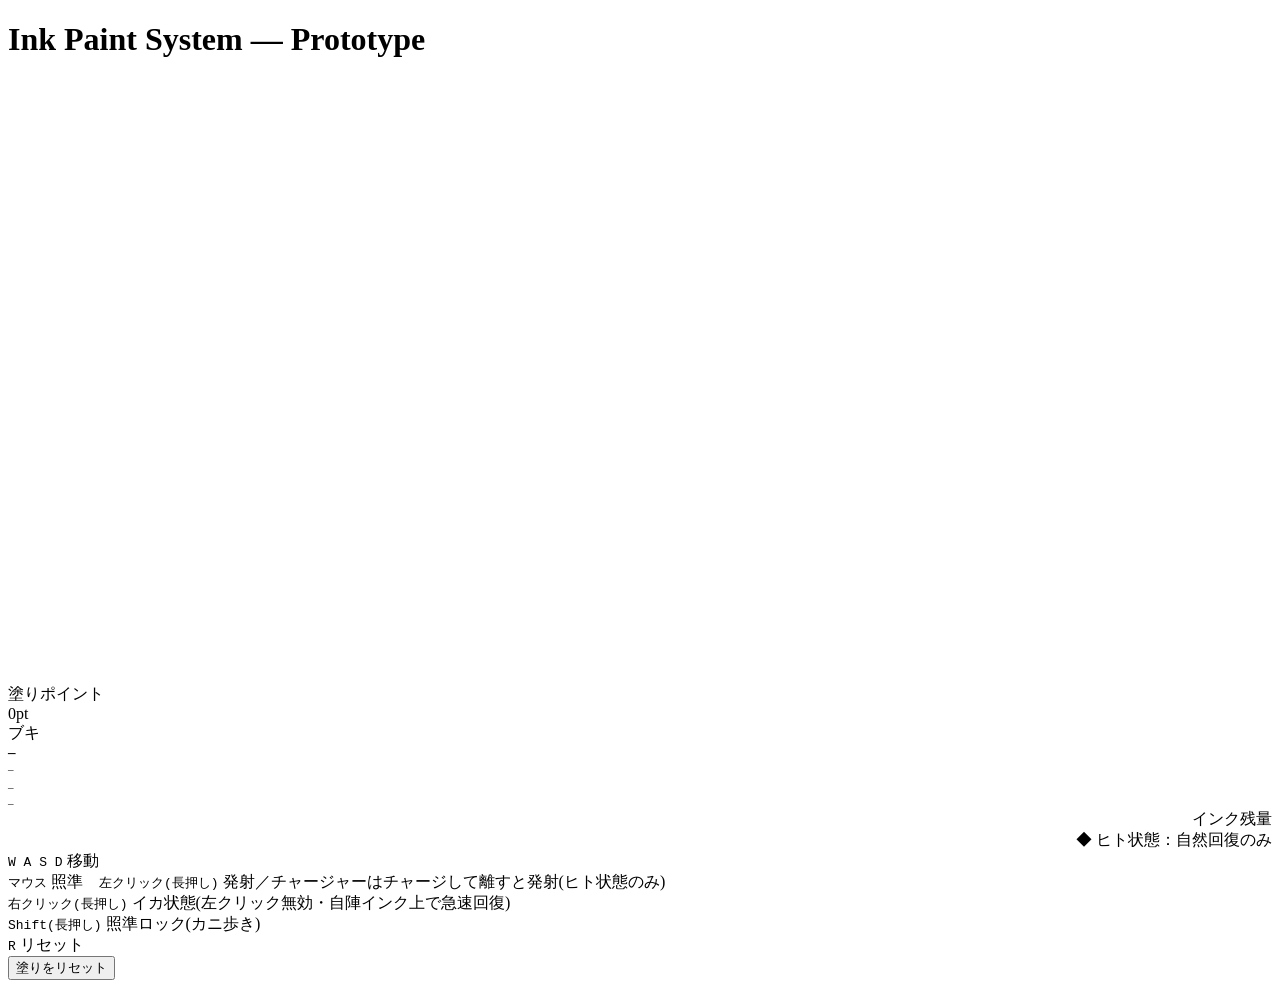
==== ink-paint-prototype/index.html @ df544d9f "Create index.html" ====
<!DOCTYPE html>
<html lang="ja">
<head>
<meta charset="UTF-8">
<title>インク・ペイントシステム プロトタイプ</title>
<link rel="stylesheet" href="css/style.css">
</head>
<body>
<div id="app">
  <h1>Ink <span>Paint</span> System — Prototype</h1>
  <div id="stage-wrap">
    <canvas id="stage" width="1000" height="600"></canvas>
    <div id="hud">
      <div class="card">
        <div id="coverage-label">塗りポイント</div>
        <div id="coverage-value">0pt</div>
      </div>
      <div class="card" id="weapon-card">
        <div id="coverage-label">ブキ</div>
        <div id="weapon-name" style="font-weight:700; font-size:15px;">–</div>
        <div id="weapon-stats" style="font-size:11px; color:var(--muted); margin-top:2px;">–</div>
        <div id="dummy-status" style="font-size:11px; margin-top:6px; color:var(--accent);">–</div>
        <div id="hit-probability" style="font-size:11px; margin-top:4px; color:var(--accent);">–</div>
        <div id="charge-wrap" style="display:none; margin-top:6px;">
          <div id="coverage-label">チャージ</div>
          <div id="charge-gauge-outer" style="width:140px; height:8px; border-radius:4px; background:#0b0c10; overflow:hidden; margin-top:4px; border:1px solid #33384a;">
            <div id="charge-gauge-inner" style="height:100%; width:0%; background: linear-gradient(90deg, var(--accent), #fff); transition: width .05s linear;"></div>
          </div>
        </div>
      </div>
      <div class="card" style="text-align:right">
        <div id="coverage-label">インク残量</div>
        <div id="ink-gauge-outer"><div id="ink-gauge-inner"></div><div id="ink-predict-band"></div></div>
        <div id="swim-badge">◆ ヒト状態：自然回復のみ</div>
      </div>
    </div>
  </div>
  <div id="footer">
    <div><kbd>W A S D</kbd> 移動</div>
    <div><kbd>マウス</kbd> 照準　<kbd>左クリック(長押し)</kbd> 発射／チャージャーはチャージして離すと発射(ヒト状態のみ)</div>
    <div><kbd>右クリック(長押し)</kbd> イカ状態(左クリック無効・自陣インク上で急速回復)</div>
    <div><kbd>Shift(長押し)</kbd> 照準ロック(カニ歩き)</div>
    <div><kbd>R</kbd> リセット</div>
    <button id="reset-btn">塗りをリセット</button>
    <div id="weapon-switch"></div>
  </div>
</div>

<script type="module" src="js/main.js"></script>
</body>
</html>
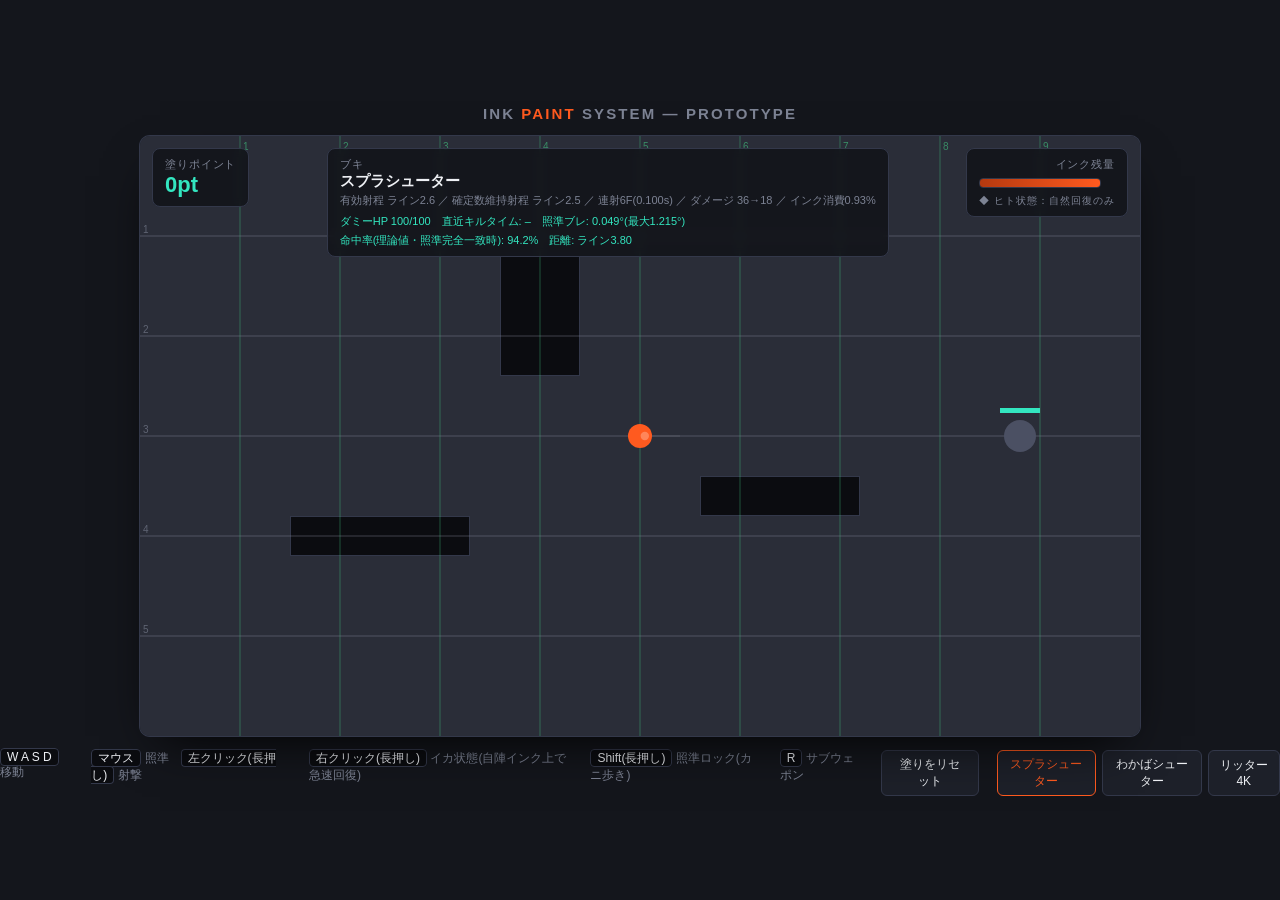
==== commit ec035480: "Update index.html" ====
--- a/ink-paint-prototype/index.html
+++ b/ink-paint-prototype/index.html
@@ -37,10 +37,10 @@
   </div>
   <div id="footer">
     <div><kbd>W A S D</kbd> 移動</div>
-    <div><kbd>マウス</kbd> 照準　<kbd>左クリック(長押し)</kbd> 発射／チャージャーはチャージして離すと発射(ヒト状態のみ)</div>
-    <div><kbd>右クリック(長押し)</kbd> イカ状態(左クリック無効・自陣インク上で急速回復)</div>
+    <div><kbd>マウス</kbd> 照準　<kbd>左クリック(長押し)</kbd> 射撃</div>
+    <div><kbd>右クリック(長押し)</kbd> イカ状態(自陣インク上で急速回復)</div>
     <div><kbd>Shift(長押し)</kbd> 照準ロック(カニ歩き)</div>
-    <div><kbd>R</kbd> リセット</div>
+    <div><kbd>R</kbd> サブウェポン</div>
     <button id="reset-btn">塗りをリセット</button>
     <div id="weapon-switch"></div>
   </div>
--- a/ink-paint-prototype/css/style.css
+++ b/ink-paint-prototype/css/style.css
@@ -0,0 +1,78 @@
+:root{
+  --bg: #14161c;
+  --panel: #1d2029;
+  --ink: #ff5a1f;      /* プレイヤー陣営のインク色（スプラトゥーンのオレンジを意識） */
+  --ink-dark: #b5390f;
+  --floor: #2a2d38;
+  --wall: #0b0c10;
+  --text: #eef0f4;
+  --muted: #7d8394;
+  --accent: #33e6c0;
+}
+html,body{
+  margin:0; height:100%;
+  background: var(--bg);
+  color: var(--text);
+  font-family: "Helvetica Neue", "Hiragino Sans", "Yu Gothic", sans-serif;
+  display:flex; align-items:center; justify-content:center;
+  overflow:hidden;
+}
+#app{ display:flex; flex-direction:column; gap:14px; align-items:center; }
+h1{
+  font-size:15px; letter-spacing:.14em; text-transform:uppercase;
+  color: var(--muted); font-weight:600; margin:0;
+}
+h1 span{ color: var(--ink); }
+#stage-wrap{
+  position:relative; border-radius:10px; overflow:hidden;
+  box-shadow: 0 0 0 1px #33384a, 0 20px 50px -20px #000;
+}
+canvas{ display:block; background: var(--floor); }
+#hud{
+  position:absolute; top:12px; left:12px; right:12px;
+  display:flex; justify-content:space-between; align-items:flex-start;
+  pointer-events:none; font-variant-numeric: tabular-nums;
+}
+.card{
+  background: rgba(13,14,18,.72); backdrop-filter: blur(4px);
+  border: 1px solid #33384a; border-radius:8px; padding:8px 12px;
+}
+#coverage-label{ font-size:11px; color: var(--muted); letter-spacing:.08em; }
+#coverage-value{ font-size:22px; font-weight:700; color: var(--accent); }
+#ink-gauge-outer{
+  width:120px; height:8px; border-radius:4px; background:#0b0c10;
+  overflow:hidden; margin-top:6px; border:1px solid #33384a;
+  position:relative;
+}
+#ink-gauge-inner{
+  height:100%; width:100%; background: linear-gradient(90deg, var(--ink-dark), var(--ink));
+  transition: width .08s linear;
+}
+#ink-predict-band{
+  position:absolute; top:0; left:0; height:100%; width:0;
+  background: rgba(255,255,255,0.85);
+  transition: left .08s linear, width .08s linear, opacity .12s linear;
+  opacity:0;
+  pointer-events:none;
+}
+#swim-badge{
+  font-size:10px; letter-spacing:.1em; text-transform:uppercase;
+  color: var(--muted); margin-top:6px; transition:color .15s;
+}
+#swim-badge.active{ color: var(--accent); }
+#footer{
+  display:flex; gap:18px; font-size:12px; color: var(--muted);
+}
+#footer b{ color: var(--text); }
+kbd{
+  background:#0b0c10; border:1px solid #33384a; border-radius:4px;
+  padding:1px 6px; font-family: inherit; color:var(--text);
+}
+button{
+  background: var(--panel); color: var(--text); border:1px solid #33384a;
+  border-radius:6px; padding:5px 12px; font-size:12px; cursor:pointer;
+}
+button:hover{ border-color: var(--ink); }
+#weapon-switch{ display:flex; gap:6px; }
+#weapon-switch button{ padding:4px 10px; }
+#weapon-switch button.active{ border-color: var(--ink); color: var(--ink); }
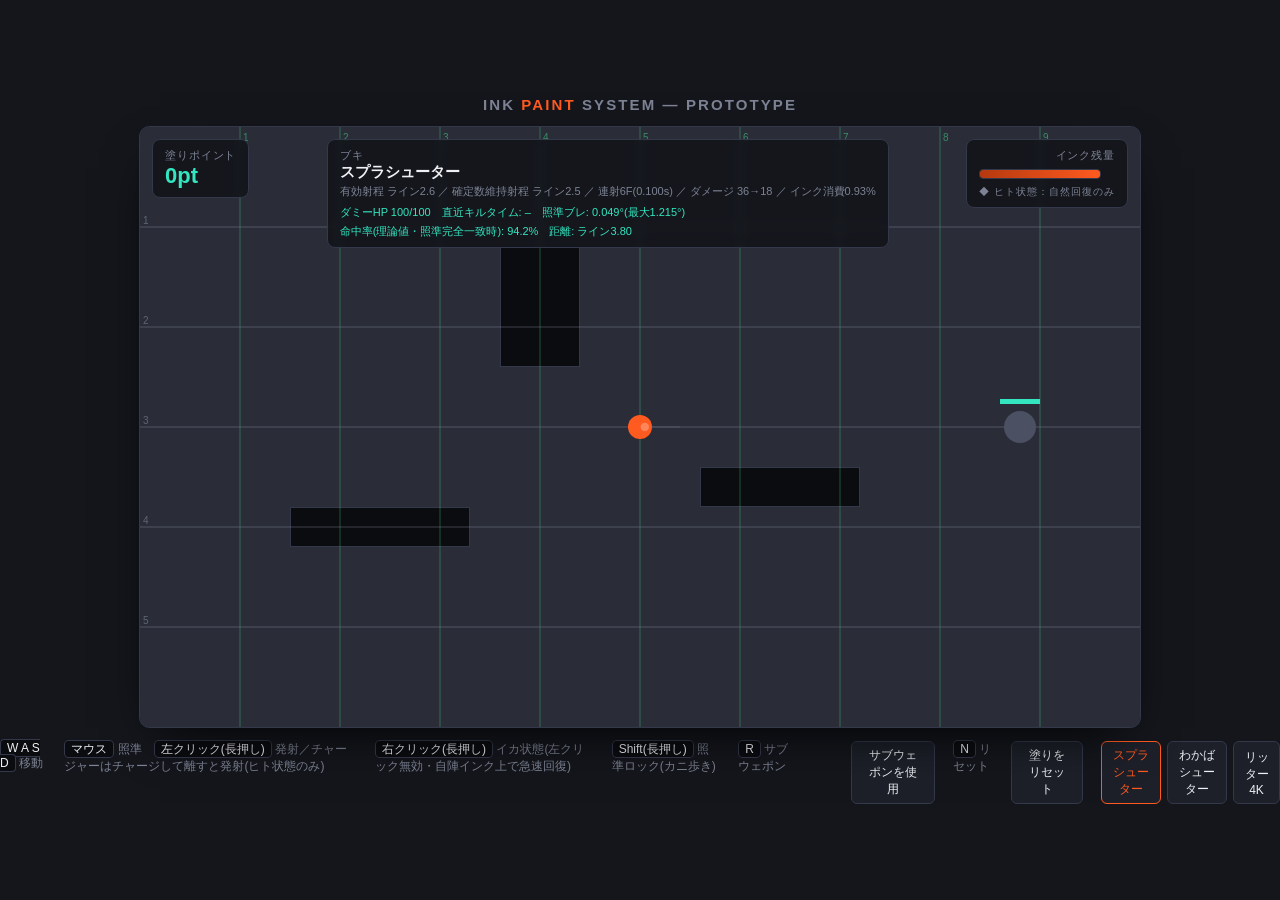
==== commit 12a20485: "Update index.html" ====
--- a/ink-paint-prototype/index.html
+++ b/ink-paint-prototype/index.html
@@ -37,10 +37,12 @@
   </div>
   <div id="footer">
     <div><kbd>W A S D</kbd> 移動</div>
-    <div><kbd>マウス</kbd> 照準　<kbd>左クリック(長押し)</kbd> 射撃</div>
-    <div><kbd>右クリック(長押し)</kbd> イカ状態(自陣インク上で急速回復)</div>
+    <div><kbd>マウス</kbd> 照準　<kbd>左クリック(長押し)</kbd> 発射／チャージャーはチャージして離すと発射(ヒト状態のみ)</div>
+    <div><kbd>右クリック(長押し)</kbd> イカ状態(左クリック無効・自陣インク上で急速回復)</div>
     <div><kbd>Shift(長押し)</kbd> 照準ロック(カニ歩き)</div>
     <div><kbd>R</kbd> サブウェポン</div>
+　　<button id="sub-btn">サブウェポンを使用</button>
+    <div><kbd>N</kbd> リセット</div>
     <button id="reset-btn">塗りをリセット</button>
     <div id="weapon-switch"></div>
   </div>
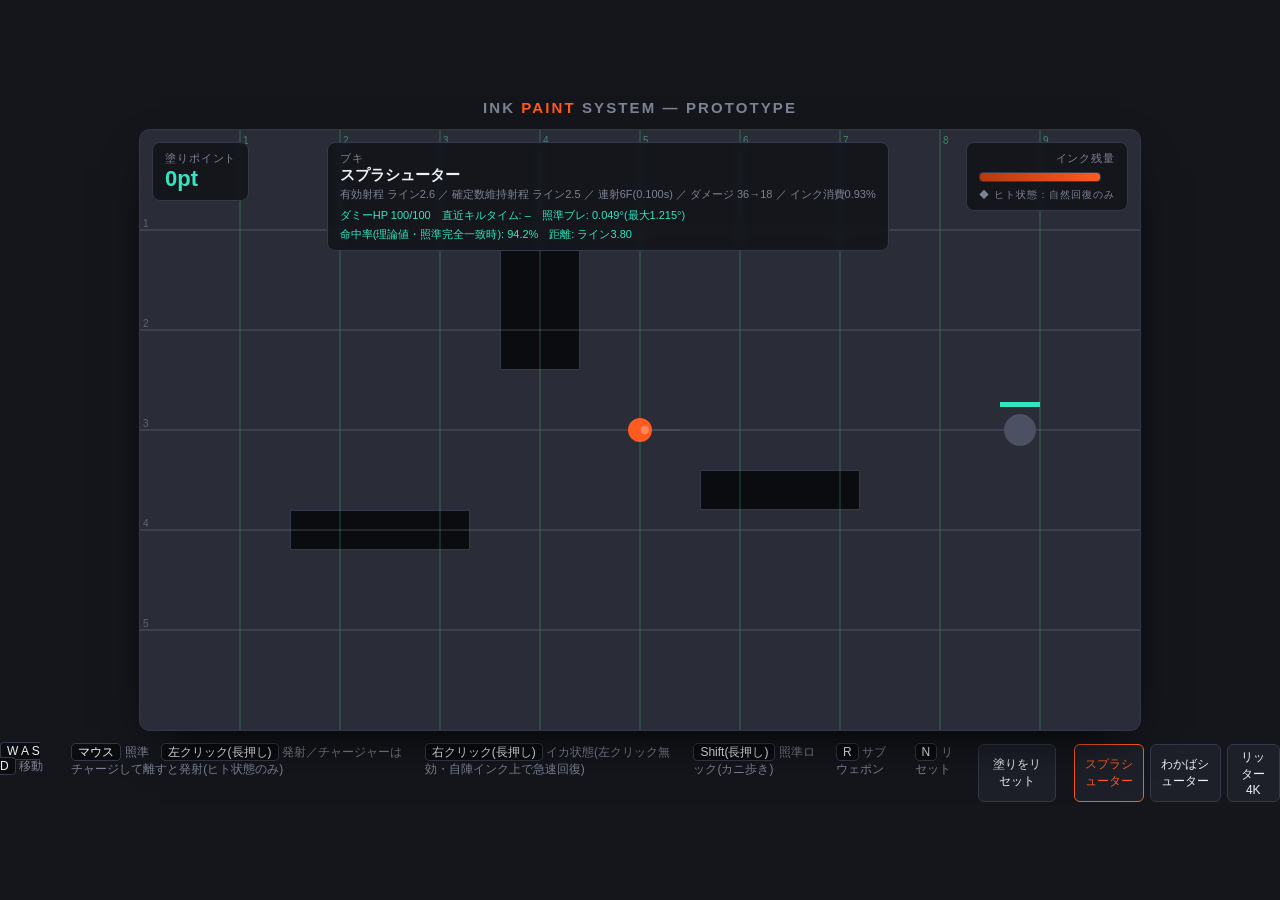
==== commit 72bf6e8c: "Refactor footer controls in index.html" ====
--- a/ink-paint-prototype/index.html
+++ b/ink-paint-prototype/index.html
@@ -39,9 +39,7 @@
     <div><kbd>W A S D</kbd> 移動</div>
     <div><kbd>マウス</kbd> 照準　<kbd>左クリック(長押し)</kbd> 発射／チャージャーはチャージして離すと発射(ヒト状態のみ)</div>
     <div><kbd>右クリック(長押し)</kbd> イカ状態(左クリック無効・自陣インク上で急速回復)</div>
-    <div><kbd>Shift(長押し)</kbd> 照準ロック(カニ歩き)</div>
-    <div><kbd>R</kbd> サブウェポン</div>
-　　<button id="sub-btn">サブウェポンを使用</button>
+    <div><kbd>Shift(長押し)</kbd> 照準ロック(カニ歩き)</div> <div><kbd>R</kbd> サブウェポン</div>
     <div><kbd>N</kbd> リセット</div>
     <button id="reset-btn">塗りをリセット</button>
     <div id="weapon-switch"></div>
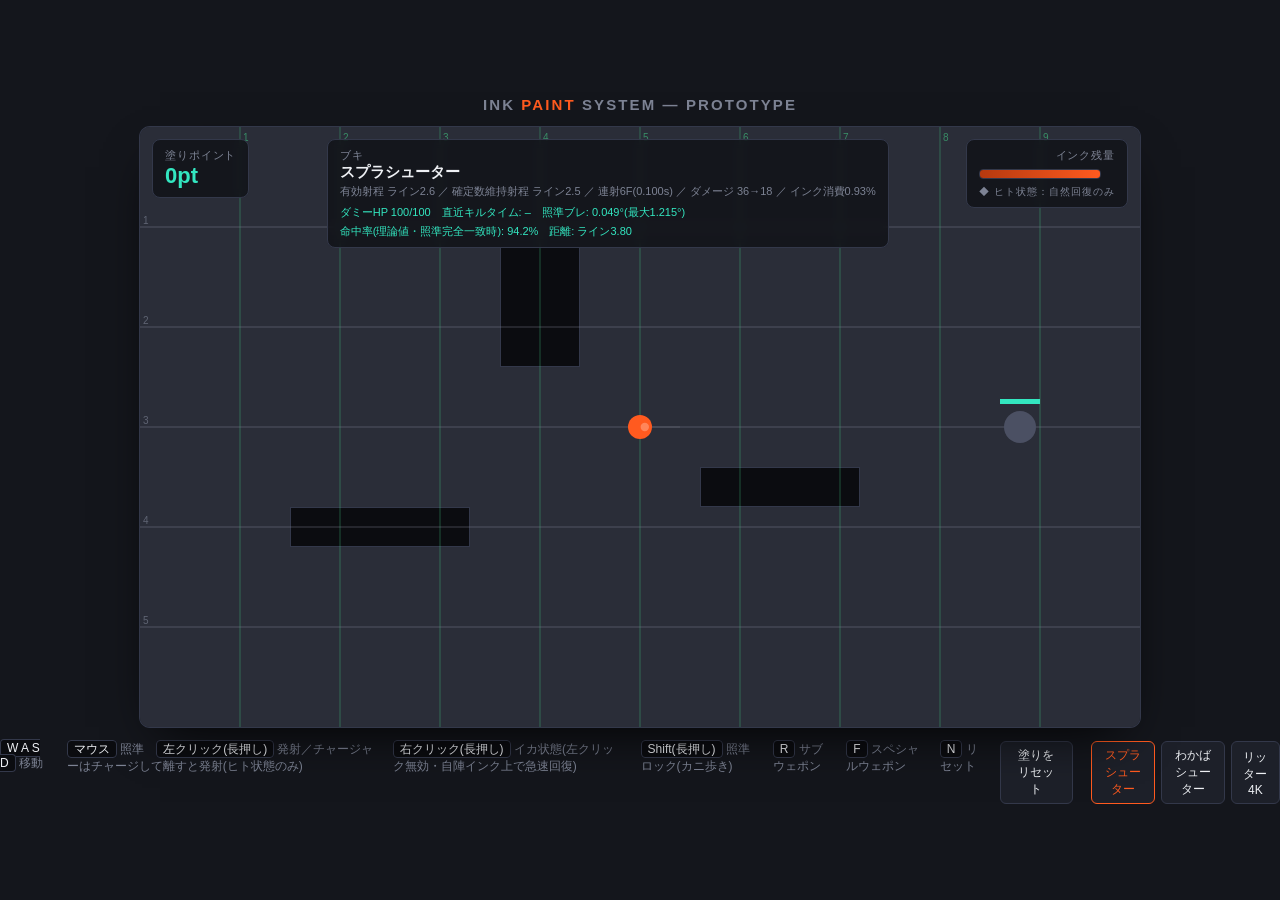
==== commit 689fd776: "Add special weapon key binding to footer" ====
--- a/ink-paint-prototype/index.html
+++ b/ink-paint-prototype/index.html
@@ -39,7 +39,7 @@
     <div><kbd>W A S D</kbd> 移動</div>
     <div><kbd>マウス</kbd> 照準　<kbd>左クリック(長押し)</kbd> 発射／チャージャーはチャージして離すと発射(ヒト状態のみ)</div>
     <div><kbd>右クリック(長押し)</kbd> イカ状態(左クリック無効・自陣インク上で急速回復)</div>
-    <div><kbd>Shift(長押し)</kbd> 照準ロック(カニ歩き)</div> <div><kbd>R</kbd> サブウェポン</div>
+    <div><kbd>Shift(長押し)</kbd> 照準ロック(カニ歩き)</div> <div><kbd>R</kbd> サブウェポン</div><div><kbd>F</kbd> スペシャルウェポン</div>
     <div><kbd>N</kbd> リセット</div>
     <button id="reset-btn">塗りをリセット</button>
     <div id="weapon-switch"></div>
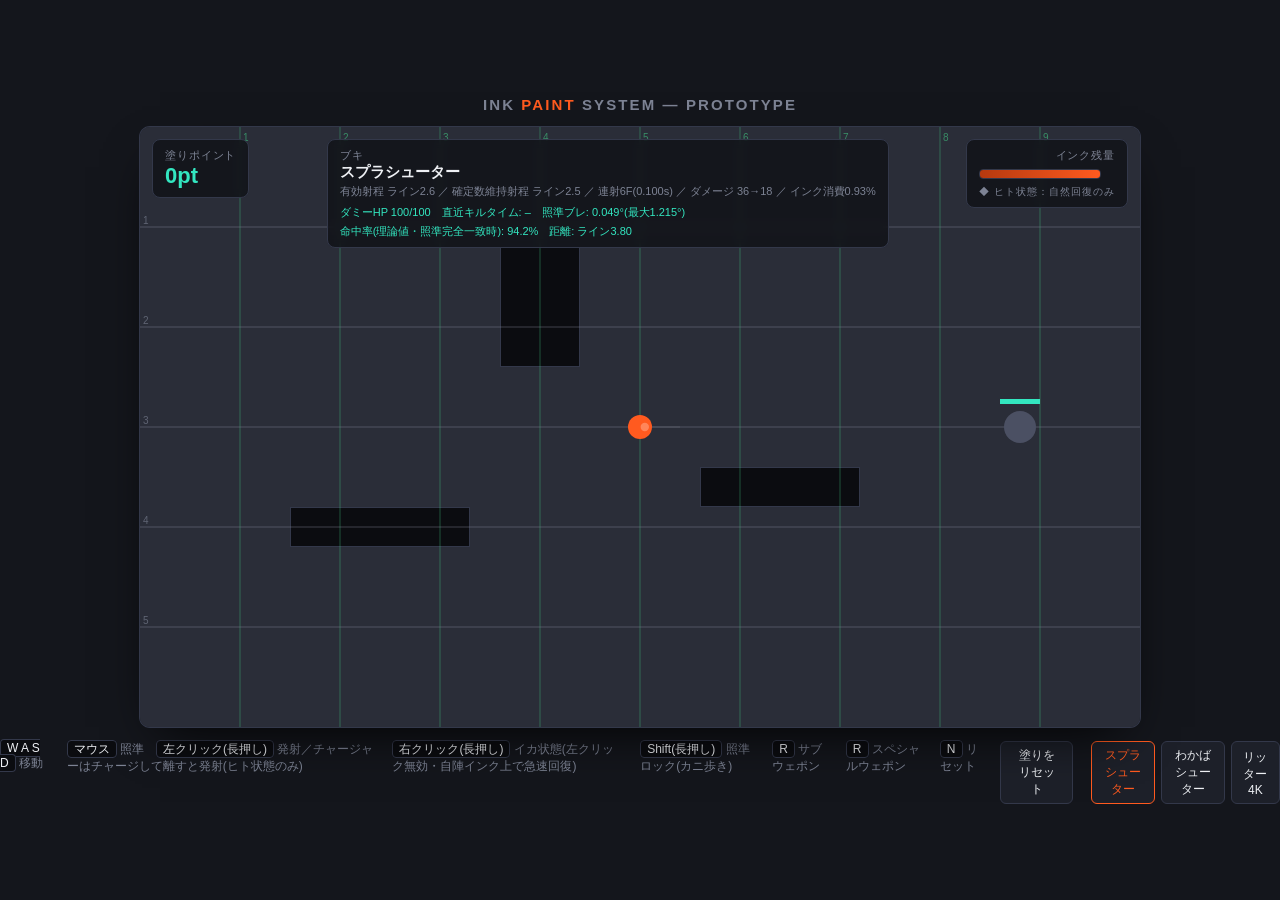
==== commit 18a6848f: "Update index.html" ====
--- a/ink-paint-prototype/index.html
+++ b/ink-paint-prototype/index.html
@@ -39,7 +39,7 @@
     <div><kbd>W A S D</kbd> 移動</div>
     <div><kbd>マウス</kbd> 照準　<kbd>左クリック(長押し)</kbd> 発射／チャージャーはチャージして離すと発射(ヒト状態のみ)</div>
     <div><kbd>右クリック(長押し)</kbd> イカ状態(左クリック無効・自陣インク上で急速回復)</div>
-    <div><kbd>Shift(長押し)</kbd> 照準ロック(カニ歩き)</div> <div><kbd>R</kbd> サブウェポン</div><div><kbd>F</kbd> スペシャルウェポン</div>
+    <div><kbd>Shift(長押し)</kbd> 照準ロック(カニ歩き)</div> <div><kbd>R</kbd> サブウェポン</div><div><kbd>R</kbd> スペシャルウェポン</div>
     <div><kbd>N</kbd> リセット</div>
     <button id="reset-btn">塗りをリセット</button>
     <div id="weapon-switch"></div>
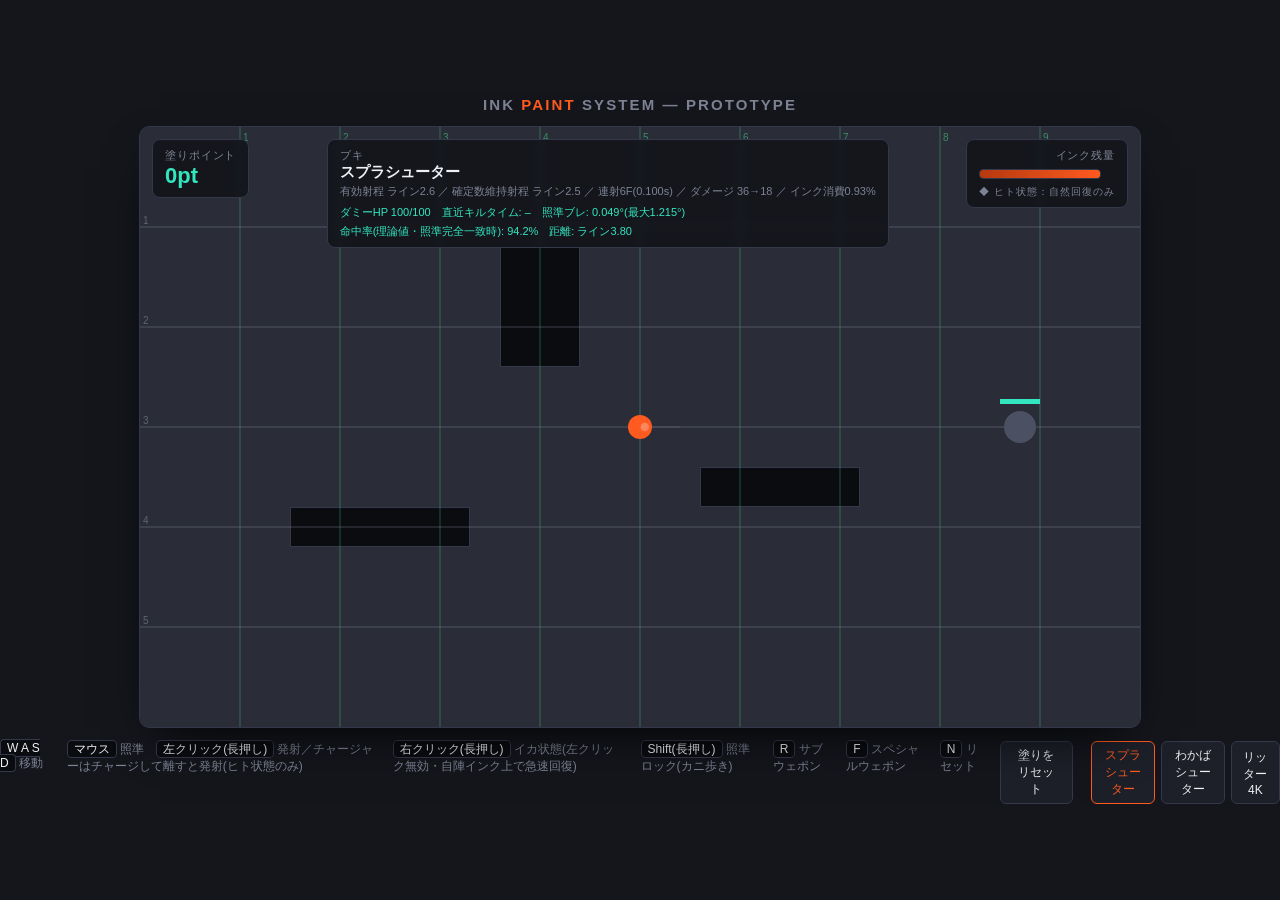
==== commit ee12175e: "Update index.html" ====
--- a/ink-paint-prototype/index.html
+++ b/ink-paint-prototype/index.html
@@ -39,7 +39,7 @@
     <div><kbd>W A S D</kbd> 移動</div>
     <div><kbd>マウス</kbd> 照準　<kbd>左クリック(長押し)</kbd> 発射／チャージャーはチャージして離すと発射(ヒト状態のみ)</div>
     <div><kbd>右クリック(長押し)</kbd> イカ状態(左クリック無効・自陣インク上で急速回復)</div>
-    <div><kbd>Shift(長押し)</kbd> 照準ロック(カニ歩き)</div> <div><kbd>R</kbd> サブウェポン</div><div><kbd>R</kbd> スペシャルウェポン</div>
+    <div><kbd>Shift(長押し)</kbd> 照準ロック(カニ歩き)</div> <div><kbd>R</kbd> サブウェポン</div><div><kbd>F</kbd> スペシャルウェポン</div>
     <div><kbd>N</kbd> リセット</div>
     <button id="reset-btn">塗りをリセット</button>
     <div id="weapon-switch"></div>
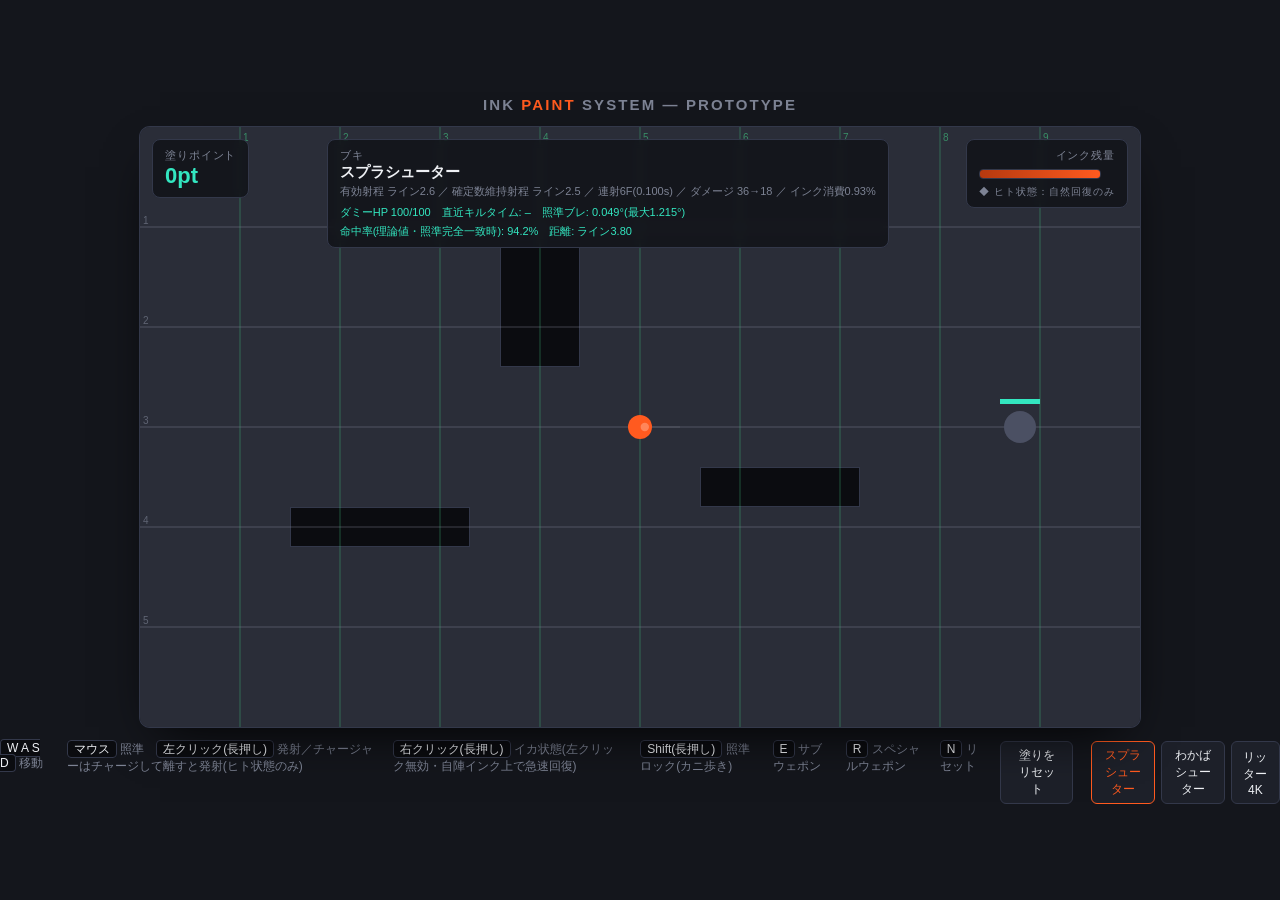
==== commit fdb2c1fc: "Update index.html" ====
--- a/ink-paint-prototype/index.html
+++ b/ink-paint-prototype/index.html
@@ -39,7 +39,7 @@
     <div><kbd>W A S D</kbd> 移動</div>
     <div><kbd>マウス</kbd> 照準　<kbd>左クリック(長押し)</kbd> 発射／チャージャーはチャージして離すと発射(ヒト状態のみ)</div>
     <div><kbd>右クリック(長押し)</kbd> イカ状態(左クリック無効・自陣インク上で急速回復)</div>
-    <div><kbd>Shift(長押し)</kbd> 照準ロック(カニ歩き)</div> <div><kbd>R</kbd> サブウェポン</div><div><kbd>F</kbd> スペシャルウェポン</div>
+    <div><kbd>Shift(長押し)</kbd> 照準ロック(カニ歩き)</div> <div><kbd>E</kbd> サブウェポン</div><div><kbd>R</kbd> スペシャルウェポン</div>
     <div><kbd>N</kbd> リセット</div>
     <button id="reset-btn">塗りをリセット</button>
     <div id="weapon-switch"></div>
